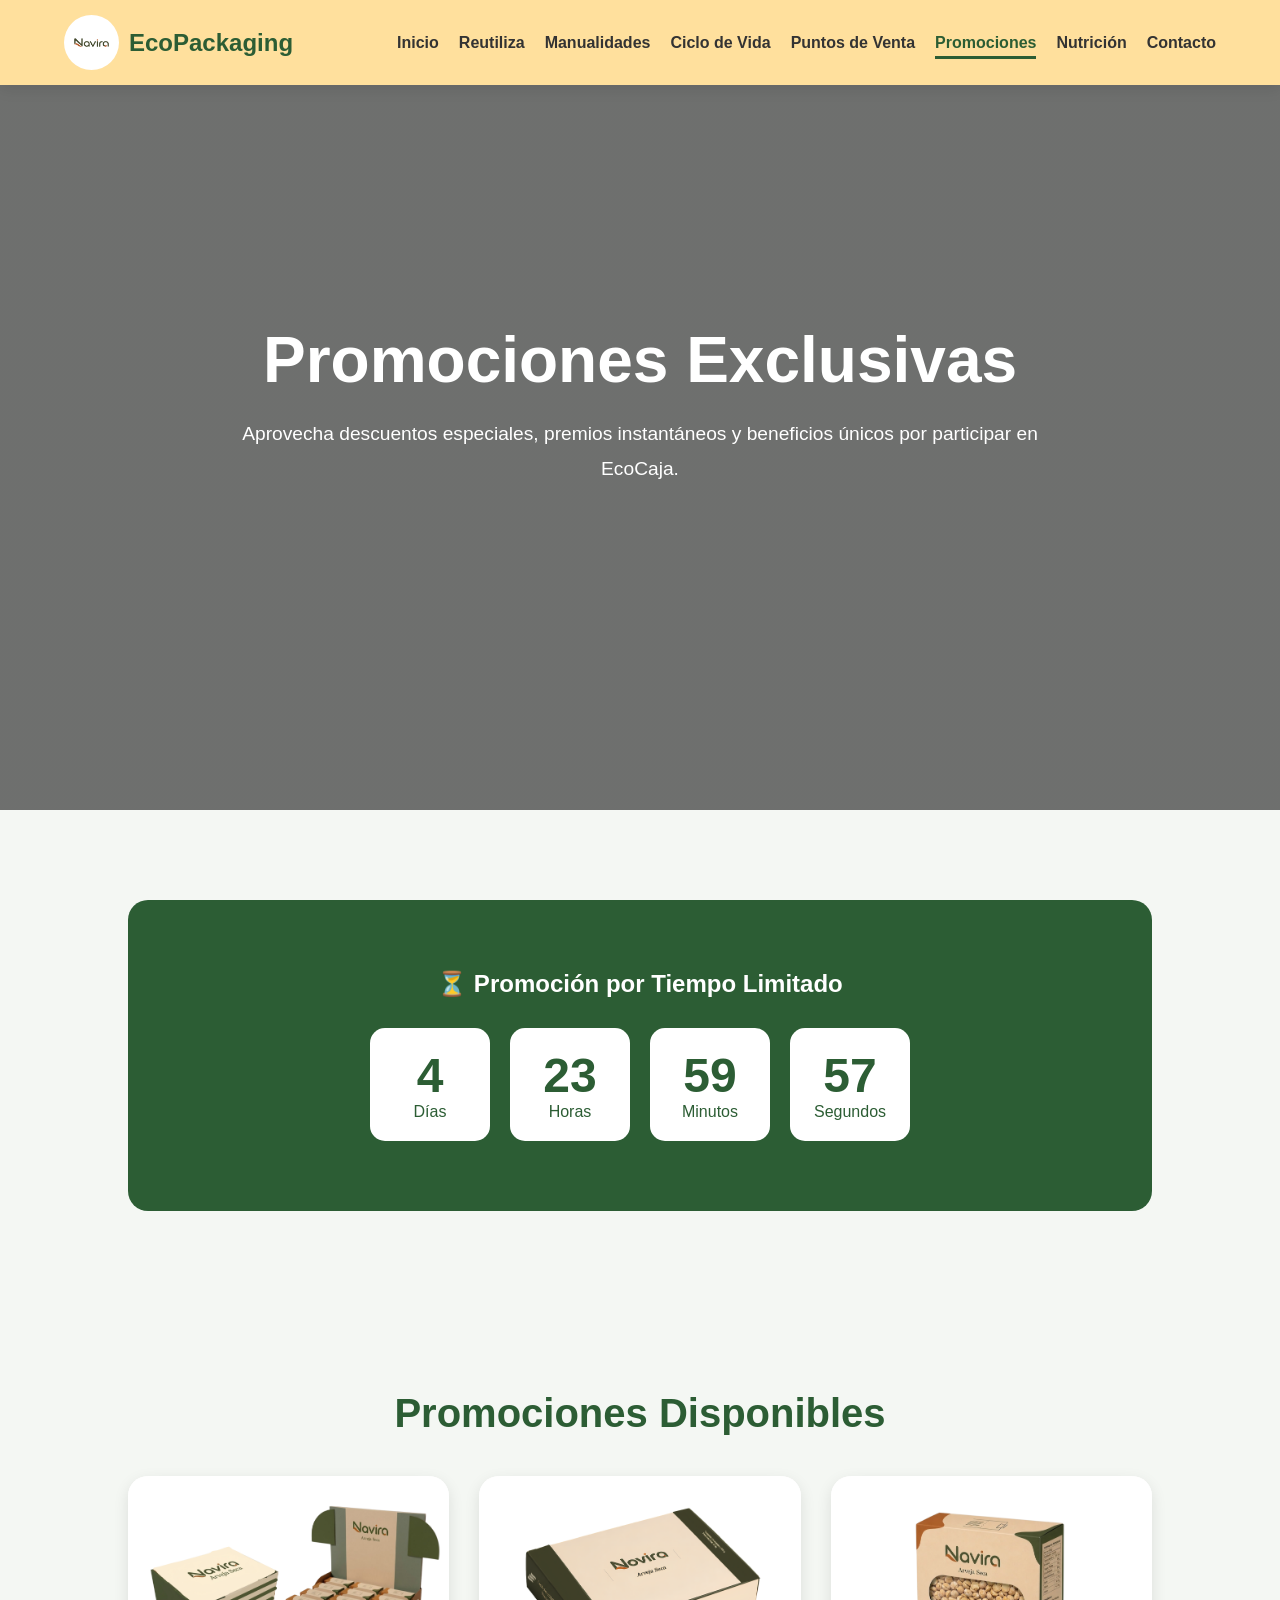
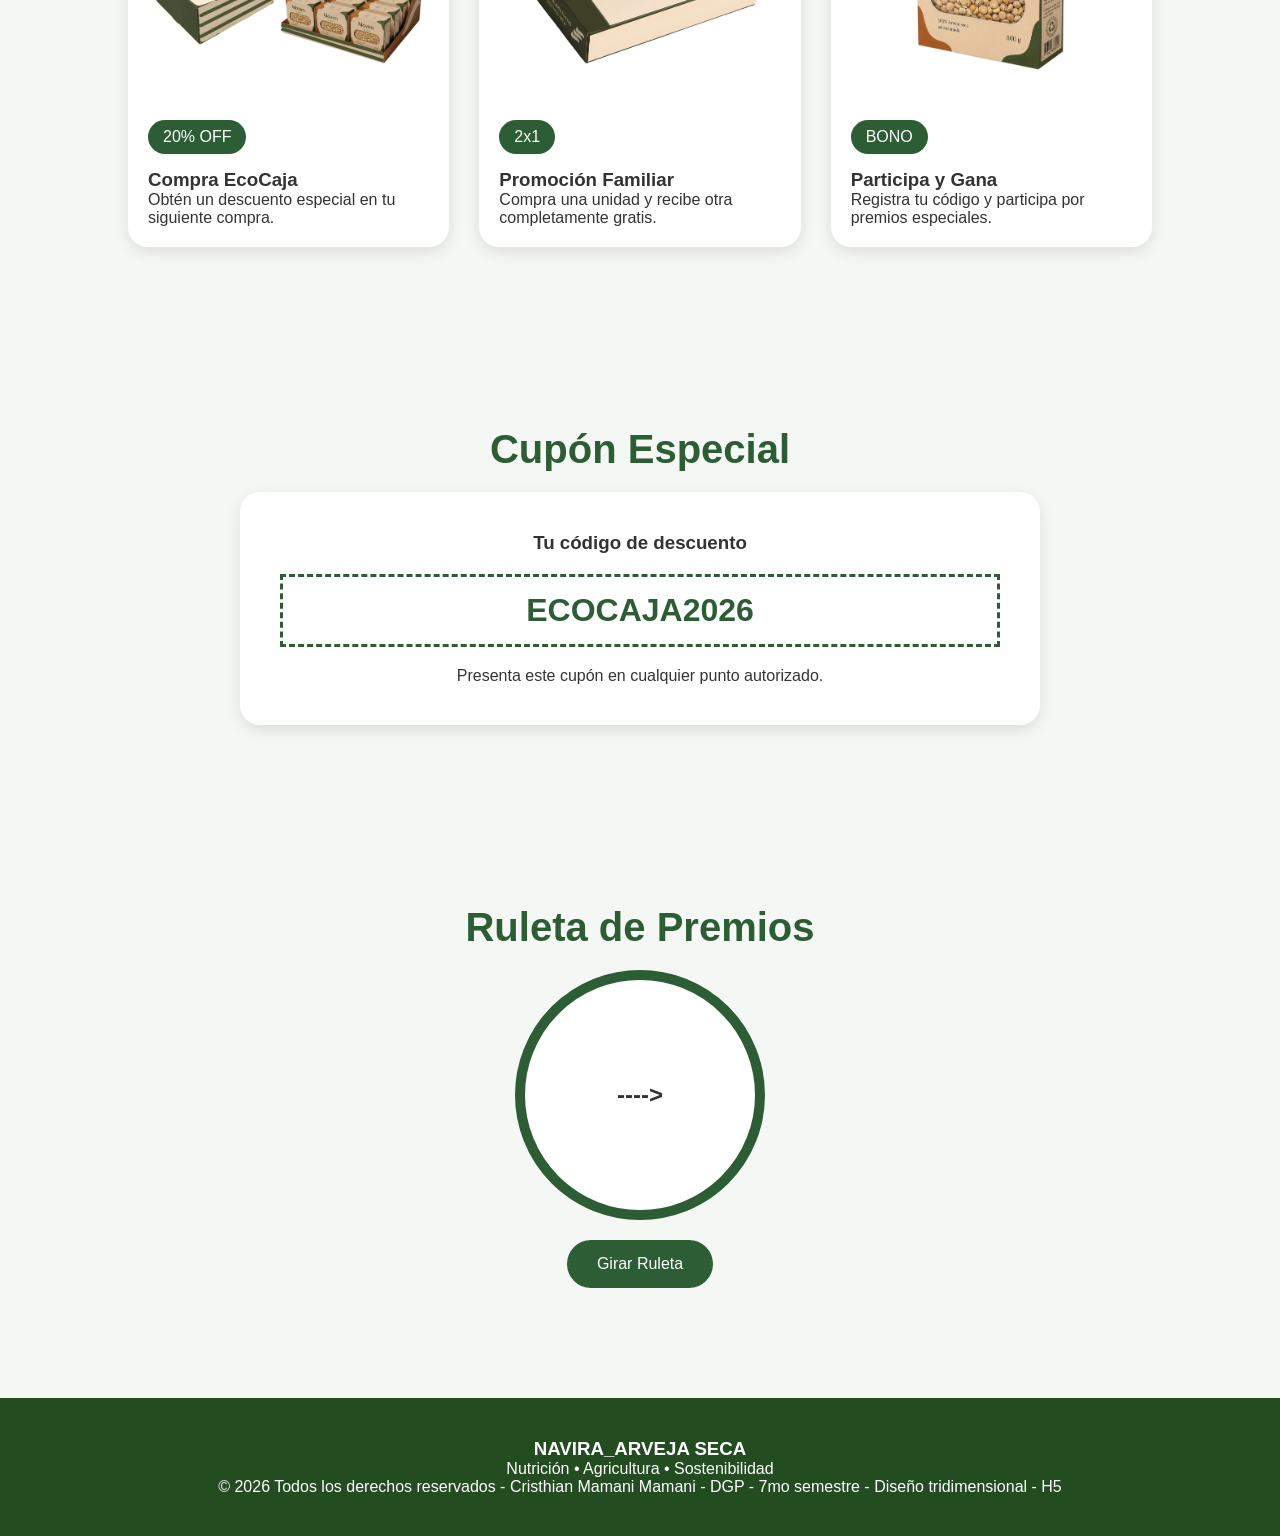
==== promociones.html @ ef57dcda "v 1.0.1" ====
<!DOCTYPE html>
<html lang="es">
<head>
<meta charset="UTF-8">
<meta name="viewport" content="width=device-width, initial-scale=1.0">

<title>Promociones | EcoCaja</title>

<style>

*{
margin:0;
padding:0;
box-sizing:border-box;
font-family:'Segoe UI',sans-serif;
scroll-behavior:smooth;
}

body{
background:#f4f7f3;
color:#333;
overflow-x:hidden;
}

/* HEADER */

header{
position:fixed;
top:0;
left:0;
width:100%;
background:#ffe09d;
display:flex;
justify-content:space-between;
align-items:center;
padding:15px 5%;
box-shadow:0 3px 15px rgba(0,0,0,.1);
z-index:9999;
}

.logo{
display:flex;
align-items:center;
gap:10px;
}

.logo img{
width:55px;
height:55px;
border-radius:50%;
object-fit:cover;
}

.logo h2{
color:#2c5d34;
}

nav ul{
display:flex;
list-style:none;
gap:20px;
}

nav ul li a{
text-decoration:none;
font-weight:600;
color:#333;
transition:.3s;
}

nav ul li a:hover{
color:#2c5d34;
}

.activo{
color:#2c5d34 !important;
border-bottom:3px solid #2c5d34;
padding-bottom:5px;
}

.menu-btn{
display:none;
font-size:30px;
cursor:pointer;
}

/* HERO */

.hero{
height:90vh;
background:
linear-gradient(rgba(0,0,0,.55),rgba(0,0,0,.55)),
url("https://thumbs.dreamstime.com/b/muchas-cajas-de-cart%C3%B3n-y-un-soporte-letreros-con-la-palabra-venta-bienes-productos-precios-promociones-atractivos-grande-156157015.jpg");
background-size:cover;
background-position:center;
display:flex;
justify-content:center;
align-items:center;
text-align:center;
color:white;
padding:20px;
}

.hero h1{
font-size:4rem;
margin-bottom:20px;
animation:entrada 1s;
}

.hero p{
font-size:1.2rem;
max-width:800px;
line-height:1.8;
}

@keyframes entrada{
from{
opacity:0;
transform:translateY(-40px);
}
to{
opacity:1;
transform:translateY(0);
}
}

/* SECCIONES */

section{
padding:90px 10%;
}

.titulo{
text-align:center;
font-size:2.5rem;
margin-bottom:20px;
color:#2c5d34;
}

/* CONTADOR */

.contador{
background:#2c5d34;
color:white;
text-align:center;
padding:70px 20px;
border-radius:20px;
}

#countdown{
display:flex;
justify-content:center;
gap:20px;
flex-wrap:wrap;
margin-top:30px;
}

.tiempo{
background:white;
color:#2c5d34;
padding:20px;
border-radius:15px;
min-width:120px;
}

.tiempo h2{
font-size:3rem;
}

/* PROMOS */

.promos{
display:grid;
grid-template-columns:repeat(auto-fit,minmax(280px,1fr));
gap:30px;
margin-top:40px;
}

.promo{
background:white;
border-radius:20px;
overflow:hidden;
box-shadow:0 5px 15px rgba(0,0,0,.1);
transition:.4s;
}

.promo:hover{
transform:translateY(-10px);
}

.promo img{
width:100%;
height:220px;
object-fit:cover;
}

.info{
padding:20px;
}

.descuento{
background:#2c5d34;
color:white;
display:inline-block;
padding:8px 15px;
border-radius:30px;
margin-bottom:15px;
}

/* CUPON */

.cupon{
background:white;
padding:40px;
border-radius:20px;
box-shadow:0 5px 15px rgba(0,0,0,.1);
text-align:center;
max-width:800px;
margin:auto;
}

.codigo{
font-size:2rem;
font-weight:bold;
color:#2c5d34;
padding:15px;
border:3px dashed #2c5d34;
margin:20px 0;
}

/* RULETA */

.ruleta-box{
text-align:center;
}

.ruleta{
width:250px;
height:250px;
border-radius:50%;
border:10px solid #2c5d34;
margin:auto;
display:flex;
justify-content:center;
align-items:center;
font-size:24px;
font-weight:bold;
background:white;
transition:4s;
}

button{
padding:15px 30px;
margin-top:20px;
border:none;
background:#2c5d34;
color:white;
border-radius:30px;
cursor:pointer;
font-size:16px;
}

/* FOOTER */

footer{
background:#234d20;
color:white;
text-align:center;
padding:40px;
}

/* RESPONSIVE */

@media(max-width:900px){

.menu-btn{
display:block;
}

nav ul{
display:none;
position:absolute;
top:85px;
left:0;
width:100%;
background:white;
flex-direction:column;
padding:20px;
text-align: center;
}

nav ul.show{
display:flex;
}

.hero h1{
font-size:2.5rem;
}

}

</style>
</head>

<body>

<header>

<div class="logo">
<img src="logo.png" alt="Logo">
<h2>EcoPackaging</h2>
</div>

<nav>

<div class="menu-btn" onclick="toggleMenu()">☰</div>

<ul id="menu">

<li><a href="index.html">Inicio</a></li>
<li><a href="reutiliza.html">Reutiliza</a></li>
<li><a href="segundouuso.html">Manualidades</a></li>
<li><a href="ciclodevida.html">Ciclo de Vida</a></li>
<li><a href="puntosdeventa.html">Puntos de Venta</a></li>
<li><a class="activo" href="promociones.html">Promociones</a></li>
<li><a href="nutrición.html">Nutrición</a></li>
<li><a href="contacto.html">Contacto</a></li>

</ul>

</nav>

</header>

<section class="hero">

<div>

<h1>Promociones Exclusivas</h1>

<p>
Aprovecha descuentos especiales, premios instantáneos y beneficios únicos por participar en EcoCaja.
</p>

</div>

</section>

<section>

<div class="contador">

<h2>⏳ Promoción por Tiempo Limitado</h2>

<div id="countdown">

<div class="tiempo">
<h2 id="dias">00</h2>
<p>Días</p>
</div>

<div class="tiempo">
<h2 id="horas">00</h2>
<p>Horas</p>
</div>

<div class="tiempo">
<h2 id="minutos">00</h2>
<p>Minutos</p>
</div>

<div class="tiempo">
<h2 id="segundos">00</h2>
<p>Segundos</p>
</div>

</div>

</div>

</section>

<section>

<h2 class="titulo">Promociones Disponibles</h2>

<div class="promos">

<div class="promo">

<img src="5.png">

<div class="info">

<div class="descuento">
20% OFF
</div>

<h3>Compra EcoCaja</h3>

<p>
Obtén un descuento especial en tu siguiente compra.
</p>

</div>

</div>

<div class="promo">

<img src="7.png">

<div class="info">

<div class="descuento">
2x1
</div>

<h3> Promoción Familiar </h3>

<p>
Compra una unidad y recibe otra completamente gratis.
</p>

</div>

</div>

<div class="promo">

<img src="6.png">

<div class="info">

<div class="descuento">
BONO
</div>

<h3>Participa y Gana</h3>

<p>
Registra tu código y participa por premios especiales.
</p>

</div>

</div>

</div>

</section>

<section>

<h2 class="titulo">Cupón Especial</h2>

<div class="cupon">

<h3>Tu código de descuento</h3>

<div class="codigo">
ECOCAJA2026
</div>

<p>
Presenta este cupón en cualquier punto autorizado.
</p>

</div>

</section>

<section>

<h2 class="titulo">Ruleta de Premios</h2>

<div class="ruleta-box">

<div class="ruleta" id="ruleta">
---->
</div>

<button onclick="girarRuleta()">
Girar Ruleta
</button>

<h3 id="premio" style="margin-top:20px;"></h3>

</div>

</section>

<footer>

<h3>NAVIRA_ARVEJA SECA</h3>

<p>
Nutrición • Agricultura • Sostenibilidad
</p>

<p>
© 2026 Todos los derechos reservados - Cristhian Mamani Mamani - DGP - 7mo semestre - Diseño tridimensional - H5
</p>

</footer>

<script>

/* MENU */

function toggleMenu(){

document.getElementById("menu")
.classList.toggle("show");

}

/* CUENTA REGRESIVA */

const fechaFinal =
new Date().getTime() + (5*24*60*60*1000);

setInterval(()=>{

let ahora = new Date().getTime();

let distancia = fechaFinal - ahora;

let dias =
Math.floor(distancia/(1000*60*60*24));

let horas =
Math.floor((distancia%(1000*60*60*24))/(1000*60*60));

let minutos =
Math.floor((distancia%(1000*60*60))/(1000*60));

let segundos =
Math.floor((distancia%(1000*60))/1000);

document.getElementById("dias").innerText=dias;
document.getElementById("horas").innerText=horas;
document.getElementById("minutos").innerText=minutos;
document.getElementById("segundos").innerText=segundos;

},1000);

/* RULETA */

const premios=[

"🎉 10% de descuento",
"🎁 Producto Gratis",
"🎊 Cupón Especial",
"🏆 Participación Extra",
"⭐ 20% de descuento",
"🎈 Premio Sorpresa"

];

function girarRuleta(){

let ruleta =
document.getElementById("ruleta");

let premio =
premios[Math.floor(Math.random()*premios.length)];

let giro =
3600 + Math.floor(Math.random()*720);

ruleta.style.transform =
"rotate("+giro+"deg)";

setTimeout(()=>{

document.getElementById("premio")
.innerHTML =
"Ganaste: <br><br>"+premio;

},4000);

}

</script>

</body>
</html>
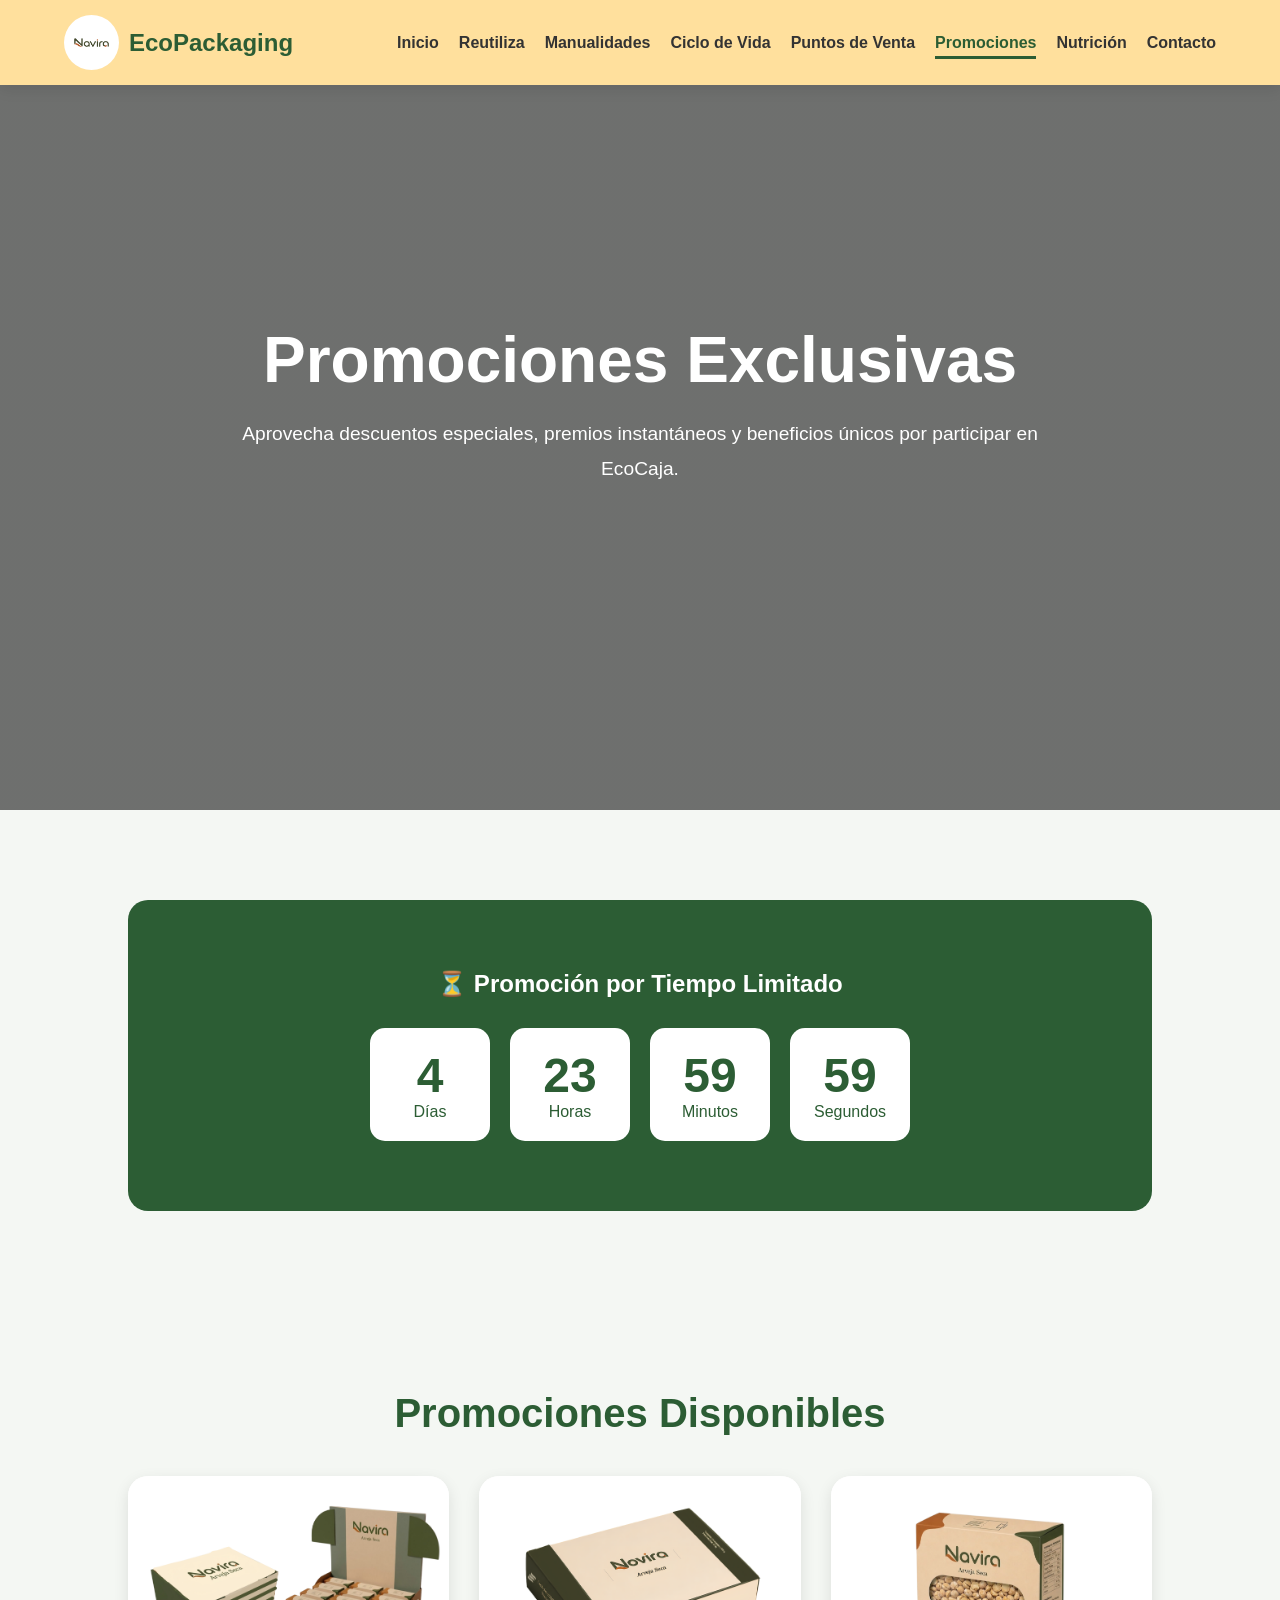
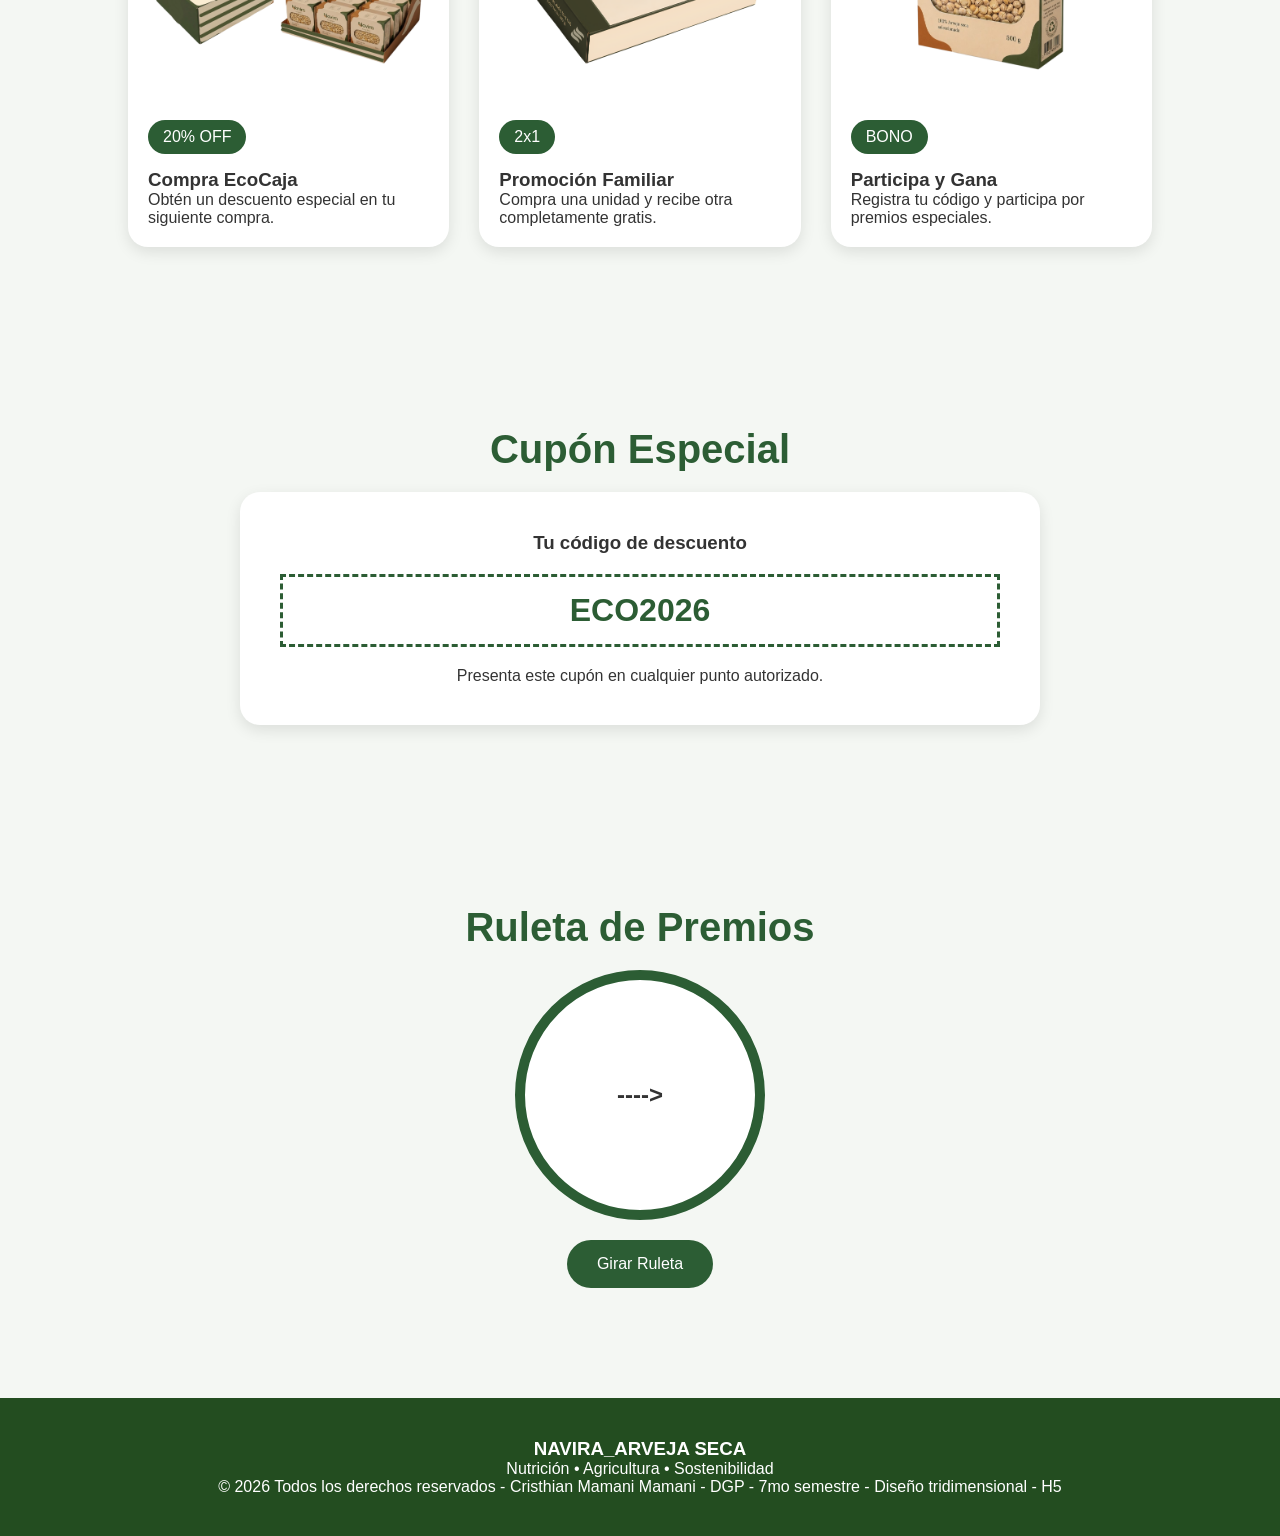
==== commit defcd4c4: "Fix HTML encoding issues in promociones.html v.1.0.2" ====
--- a/promociones.html
+++ b/promociones.html
@@ -459,7 +459,7 @@
 <h3>Tu código de descuento</h3>
 
 <div class="codigo">
-ECOCAJA2026
+ECO2026
 </div>
 
 <p>
@@ -585,4 +585,4 @@
 </script>
 
 </body>
-</html>+</html>
